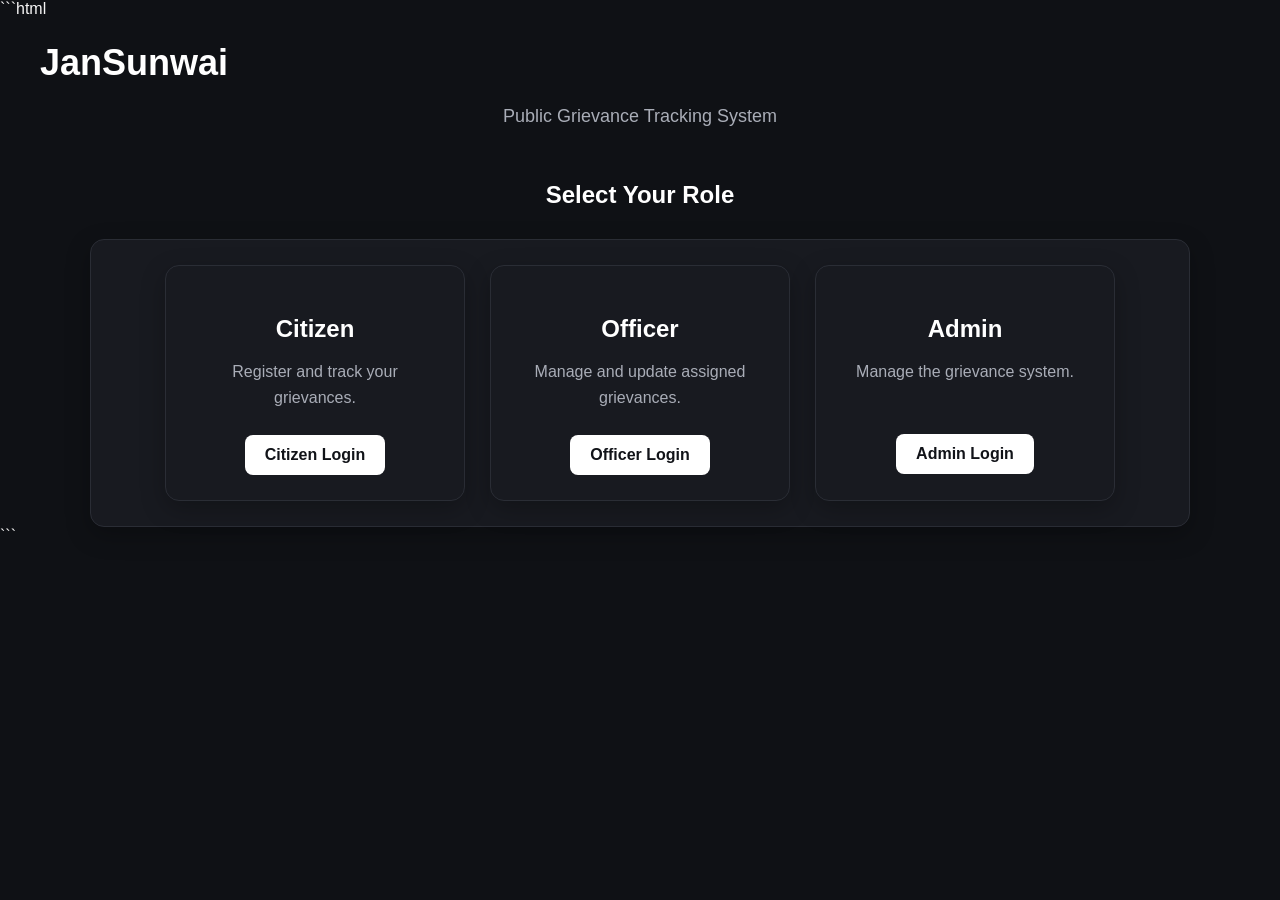
==== src/main/resources/static/index.html @ d838f4c6 "Update admin dashboard layout" ====
```html
<!DOCTYPE html>
<html lang="en">
<head>
    <meta charset="UTF-8">
    <meta name="viewport" content="width=device-width, initial-scale=1.0">

    <title>JanSunwai - Public Grievance Tracking System</title>

    <link rel="stylesheet" href="css/style.css">
</head>

<body>

    <h1>JanSunwai</h1>

    <p>Public Grievance Tracking System</p>

    <h2>Select Your Role</h2>

    <div class="role-container">

        <div class="role-card">
            <h3>Citizen</h3>
            <p>Register and track your grievances.</p>
            <a href="login.html?role=citizen">Citizen Login</a>
        </div>

        <div class="role-card">
            <h3>Officer</h3>
            <p>Manage and update assigned grievances.</p>
            <a href="login.html?role=officer">Officer Login</a>
        </div>

        <div class="role-card">
            <h3>Admin</h3>
            <p>Manage the grievance system.</p>
            <a href="login.html?role=admin">Admin Login</a>
        </div>

    </div>

</body>
</html>
```
---- src/main/resources/static/css/style.css ----
/* ================================
   JAN SUNWAI - GLOBAL STYLE
   Dark & White Theme
   ================================ */

* {
    box-sizing: border-box;
}

body {
    margin: 0;
    padding: 0;

    font-family: Arial, Helvetica, sans-serif;

    background: #0f1115;
    color: #f5f5f5;

    min-height: 100vh;
}


/* ================================
   HEADINGS
   ================================ */

h1 {
    font-size: 36px;
    margin-bottom: 10px;
    color: #ffffff;
}

h2 {
    font-size: 24px;
    margin-top: 35px;
    color: #ffffff;
}

h3 {
    color: #ffffff;
}


/* ================================
   PARAGRAPHS
   ================================ */

p {
    color: #a9adb7;
    line-height: 1.6;
}


/* ================================
   NAVIGATION
   ================================ */

nav {
    display: flex;
    align-items: center;
    gap: 10px;

    padding: 18px 30px;

    background: #17191f;
    border-bottom: 1px solid #2a2d35;
}

nav a {
    color: #cfd2d8;
    text-decoration: none;

    padding: 10px 16px;

    border-radius: 8px;

    transition: 0.2s;
}

nav a:hover {
    background: #ffffff;
    color: #111318;
}


/* ================================
   MAIN CONTENT
   ================================ */

body > h1,
body > h2,
body > p,
body > form,
body > table,
body > input,
body > select,
body > button {
    margin-left: 40px;
    margin-right: 40px;
}


/* ================================
   CARDS
   ================================ */

div {
    background: #181a20;

    border: 1px solid #2a2d35;

    border-radius: 14px;

    padding: 25px;

    margin: 20px;

    box-shadow: 0 8px 25px rgba(0, 0, 0, 0.25);

    transition: transform 0.2s, border-color 0.2s;
}

div:hover {
    transform: translateY(-3px);

    border-color: #555b66;
}


/* ================================
   LINKS
   ================================ */

a {
    color: #ffffff;
}

div a {
    display: inline-block;

    background: #ffffff;
    color: #111318;

    text-decoration: none;

    padding: 11px 20px;

    border-radius: 8px;

    font-weight: bold;

    transition: 0.2s;
}

div a:hover {
    background: #d9dce1;

    transform: translateY(-2px);
}


/* ================================
   BUTTONS
   ================================ */

button {
    background: #ffffff;
    color: #111318;

    border: none;

    padding: 11px 20px;

    border-radius: 8px;

    cursor: pointer;

    font-weight: bold;

    transition: 0.2s;
}

button:hover {
    background: #d9dce1;

    transform: translateY(-2px);
}


/* ================================
   INPUTS
   ================================ */

input,
select,
textarea {
    background: #15171c;

    color: #ffffff;

    border: 1px solid #353943;

    border-radius: 8px;

    padding: 12px 14px;

    margin: 6px 0;

    font-size: 15px;

    outline: none;
}

input:focus,
select:focus,
textarea:focus {
    border-color: #ffffff;

    box-shadow: 0 0 0 2px rgba(255, 255, 255, 0.08);
}


/* ================================
   FORMS
   ================================ */

form {
    background: #181a20;

    border: 1px solid #2a2d35;

    border-radius: 14px;

    padding: 30px;

    max-width: 600px;

    margin: 30px 40px;
}

label {
    display: block;

    margin-top: 15px;
    margin-bottom: 5px;

    color: #d9dce1;

    font-weight: bold;
}


/* ================================
   TABLES
   ================================ */

table {
    width: calc(100% - 80px);

    margin: 25px 40px;

    border-collapse: collapse;

    background: #181a20;

    border: 1px solid #2a2d35;

    border-radius: 10px;

    overflow: hidden;
}

th {
    background: #24272e;

    color: #ffffff;

    padding: 15px;

    text-align: left;
}

td {
    padding: 14px;

    border-top: 1px solid #2a2d35;

    color: #cfd2d8;
}

tr:hover td {
    background: #202329;
}


/* ================================
   STATUS BADGES
   ================================ */

.status {
    display: inline-block;

    padding: 5px 10px;

    border-radius: 20px;

    font-size: 13px;

    font-weight: bold;
}

.status-pending {
    background: #343434;
    color: #ffffff;
}

.status-progress {
    background: #555555;
    color: #ffffff;
}

.status-resolved {
    background: #777777;
    color: #ffffff;
}

.status-rejected {
    background: #2a2a2a;
    color: #aaaaaa;
}


/* ================================
   HERO / LANDING PAGE
   ================================ */

body > h1:first-child {
    text-align: center;

    margin-top: 70px;

    font-size: 48px;

    letter-spacing: -1px;
}

body > p:first-of-type {
    text-align: center;

    font-size: 18px;

    margin-bottom: 50px;
}


/* ================================
   ROLE CARDS
   ================================ */

body > div {
    max-width: 420px;

    margin: 20px auto;
}

body > div h3 {
    font-size: 22px;
}

body > div p {
    margin-bottom: 20px;
}


/* ================================
   DASHBOARD STAT CARDS
   ================================ */

.stat-card {
    display: inline-block;

    width: 220px;

    vertical-align: top;

    margin: 10px;

    text-align: center;
}

.stat-card h3 {
    font-size: 16px;

    color: #a9adb7;
}

.stat-card p {
    font-size: 32px;

    color: #ffffff;

    font-weight: bold;
}


/* ================================
   MOBILE RESPONSIVE
   ================================ */

@media (max-width: 700px) {

    body {
        padding-bottom: 30px;
    }

    nav {
        flex-direction: column;
        align-items: stretch;
    }

    nav a {
        text-align: center;
    }

    body > h1 {
        font-size: 32px;
    }

    body > h1,
    body > h2,
    body > p {
        margin-left: 20px;
        margin-right: 20px;
    }

    table {
        width: calc(100% - 40px);

        margin-left: 20px;
        margin-right: 20px;

        font-size: 13px;
    }

    th,
    td {
        padding: 9px;
    }

    form {
        margin: 20px;

        padding: 20px;
    }

    .stat-card {
        display: block;

        width: auto;

        margin: 15px 20px;
    }
}
/* Role selection section */

body > h2 {
    text-align: center;
    margin-top: 40px;
    margin-bottom: 30px;
}

.role-container {
    display: flex;
    justify-content: center;
    align-items: stretch;
    gap: 25px;

    max-width: 1100px;
    margin: 0 auto;
}

.role-card {
    width: 300px;
    margin: 0;
    text-align: center;
}

.role-card h3 {
    font-size: 24px;
    margin-bottom: 12px;
}

.role-card p {
    min-height: 50px;
    margin-bottom: 25px;
}

.role-card a {
    display: inline-block;
}

/* LOGIN PAGE */

.login-container {
    width: 500px;
    max-width: 90%;
    margin: 80px auto;
    padding: 40px;
    background: #181a20;
    border: 1px solid #2a2d35;
    border-radius: 16px;
    box-shadow: 0 10px 35px rgba(0, 0, 0, 0.35);
    text-align: center;
}

.login-container h1 {
    margin-top: 0;
    margin-bottom: 10px;
    font-size: 34px;
}

.login-container > p {
    margin-bottom: 30px;
}

.login-container form {
    width: 100%;
    max-width: none;
    margin: 0;
    padding: 0;
    background: transparent;
    border: none;
    box-shadow: none;
    text-align: left;
}

.login-container label {
    display: block;
    margin-top: 18px;
    margin-bottom: 7px;
}

.login-container input {
    width: 100%;
    height: 45px;
    padding: 10px 14px;
    margin: 0;
    box-sizing: border-box;
}

.login-container button {
    display: block;
    width: 100%;
    height: 45px;
    margin-top: 28px;
}

/* Back to Home */

.login-container .back-link {
    display: inline-block;
    margin-top: 25px;
    padding: 0;
    background: none;
    color: #a9adb7;
    text-decoration: none;
    font-weight: normal;
}

.login-container .back-link:hover {
    background: none;
    color: white;
    transform: none;
}
/* ACTION BUTTON */

.action-link {
    display: inline-block;
    background: #ffffff;
    color: #111318;
    text-decoration: none;
    padding: 12px 22px;
    margin: 10px 5px;
    border-radius: 8px;
    font-weight: bold;
    border: 1px solid #ffffff;
    transition: 0.2s;
}

.action-link:hover {
    background: #d9dce1;
    color: #111318;
    transform: translateY(-2px);
}


/* BACK TO DASHBOARD */

.back-dashboard {
    display: inline-block;
    background: #24272e;
    color: #ffffff;
    text-decoration: none;
    padding: 11px 20px;
    margin: 15px 5px;
    border: 1px solid #555b66;
    border-radius: 8px;
    font-weight: bold;
    transition: 0.2s;
}

.back-dashboard:hover {
    background: #ffffff;
    color: #111318;
    transform: translateY(-2px);
}


/* LOGOUT BUTTON */

.logout-button {
    display: inline-block;
    background: #24272e;
    color: #ffffff;
    text-decoration: none;
    padding: 11px 20px;
    margin: 10px 5px;
    border: 1px solid #555b66;
    border-radius: 8px;
    font-weight: bold;
    cursor: pointer;
    transition: 0.2s;
}

.logout-button:hover {
    background: #ffffff;
    color: #111318;
    transform: translateY(-2px);
}


.admin-stats {
    display: grid;
    grid-template-columns: repeat(3, 1fr);
    gap: 20px;
    margin-bottom: 30px;
}

.admin-stat-card {
    background: #181a20;
    border: 1px solid #2a2d35;
    border-radius: 14px;
    padding: 25px;
    margin: 0;
    text-align: center;
}

.admin-sections {
    display: grid;
    grid-template-columns: 1fr 1fr;
    gap: 20px;
}

.admin-section {
    background: #181a20;
    border: 1px solid #2a2d35;
    border-radius: 14px;
    padding: 25px;
    margin: 0;
}
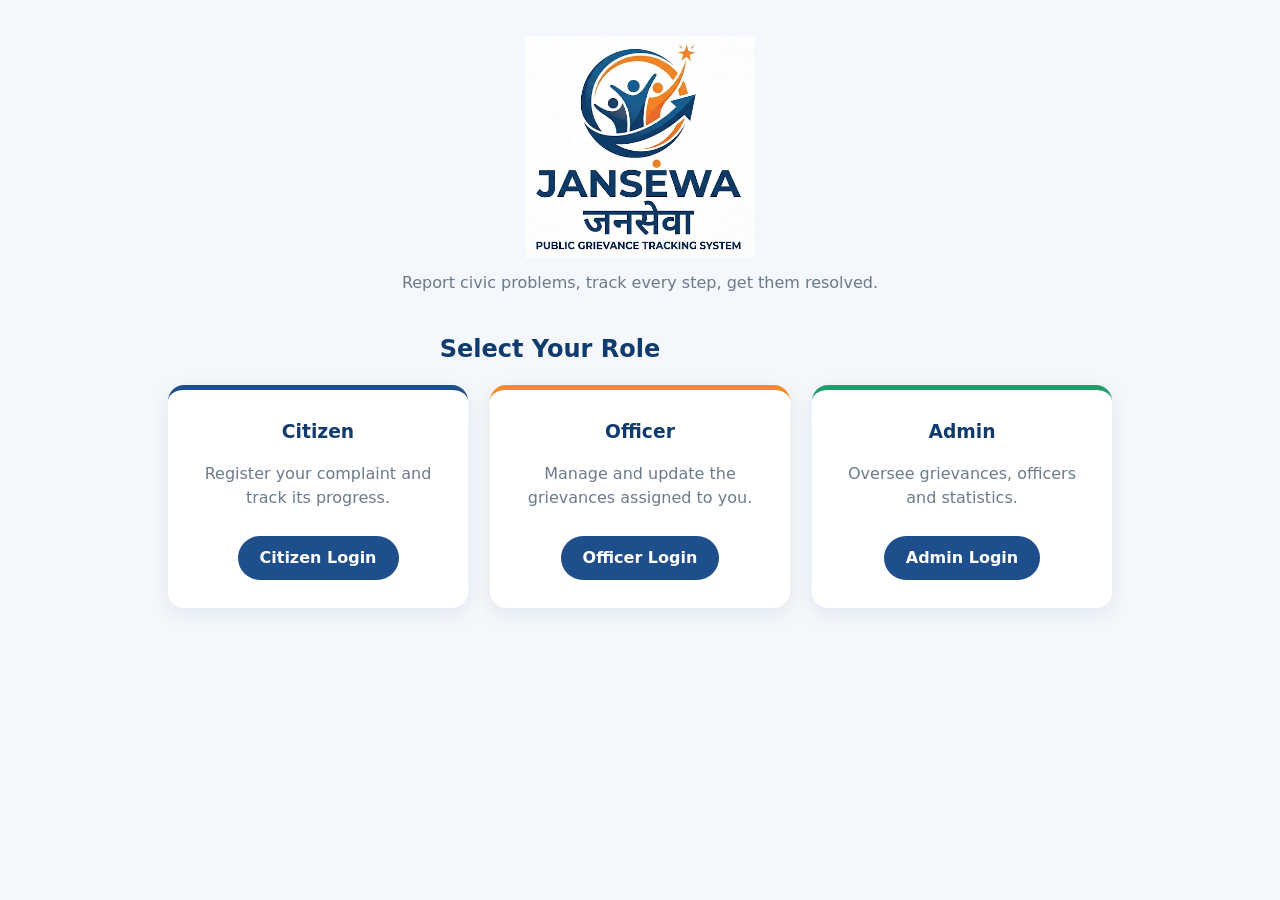
==== commit 1d824053: "Citizen Login with real credentials & improved frontend" ====
--- a/src/main/resources/static/index.html
+++ b/src/main/resources/static/index.html
@@ -1,40 +1,37 @@
-```html
 <!DOCTYPE html>
 <html lang="en">
 <head>
     <meta charset="UTF-8">
     <meta name="viewport" content="width=device-width, initial-scale=1.0">
-
-    <title>JanSunwai - Public Grievance Tracking System</title>
-
+    <title>JanSewa - Public Grievance Tracking System</title>
     <link rel="stylesheet" href="css/style.css">
 </head>
-
 <body>
 
-    <h1>JanSunwai</h1>
+    <section class="hero">
+        <img src="img/logo-full.png" alt="JanSewa - Public Grievance Tracking System">
+        <p>Report civic problems, track every step, get them resolved.</p>
+    </section>
 
-    <p>Public Grievance Tracking System</p>
-
-    <h2>Select Your Role</h2>
+    <h2 class="section-title">Select Your Role</h2>
 
     <div class="role-container">
 
         <div class="role-card">
             <h3>Citizen</h3>
-            <p>Register and track your grievances.</p>
+            <p>Register your complaint and track its progress.</p>
             <a href="login.html?role=citizen">Citizen Login</a>
         </div>
 
         <div class="role-card">
             <h3>Officer</h3>
-            <p>Manage and update assigned grievances.</p>
+            <p>Manage and update the grievances assigned to you.</p>
             <a href="login.html?role=officer">Officer Login</a>
         </div>
 
         <div class="role-card">
             <h3>Admin</h3>
-            <p>Manage the grievance system.</p>
+            <p>Oversee grievances, officers and statistics.</p>
             <a href="login.html?role=admin">Admin Login</a>
         </div>
 
@@ -42,4 +39,3 @@
 
 </body>
 </html>
-```
--- a/src/main/resources/static/css/style.css
+++ b/src/main/resources/static/css/style.css
@@ -1,671 +1,262 @@
-/* ================================
-   JAN SUNWAI - GLOBAL STYLE
-   Dark & White Theme
-   ================================ */
-
-* {
-    box-sizing: border-box;
-}
+:root {
+    --navy: #1f4e8c;
+    --navy-dark: #0f3b6e;
+    --orange: #f28c28;
+    --bg: #f4f7fb;
+    --card: #ffffff;
+    --text: #1d2b3a;
+    --muted: #6b7a8c;
+    --line: #e1e8f0;
+    --green: #1e9e6a;
+    --red: #d64545;
+    --shadow: 0 6px 20px rgba(15, 59, 110, .08);
+}
+
+* { box-sizing: border-box; }
 
 body {
     margin: 0;
-    padding: 0;
-
-    font-family: Arial, Helvetica, sans-serif;
-
-    background: #0f1115;
-    color: #f5f5f5;
-
-    min-height: 100vh;
-}
-
-
-/* ================================
-   HEADINGS
-   ================================ */
-
-h1 {
-    font-size: 36px;
-    margin-bottom: 10px;
-    color: #ffffff;
-}
-
-h2 {
-    font-size: 24px;
-    margin-top: 35px;
-    color: #ffffff;
-}
-
-h3 {
-    color: #ffffff;
-}
-
-
-/* ================================
-   PARAGRAPHS
-   ================================ */
-
-p {
-    color: #a9adb7;
-    line-height: 1.6;
-}
-
-
-/* ================================
-   NAVIGATION
-   ================================ */
-
-nav {
+    font-family: "Segoe UI", system-ui, -apple-system, Roboto, Arial, sans-serif;
+    background: var(--bg);
+    color: var(--text);
+    line-height: 1.5;
+}
+
+h1, h2, h3 { color: var(--navy-dark); margin: 0 0 .5rem; }
+a { color: var(--navy); }
+
+/* ---------- Top bar ---------- */
+.navbar {
     display: flex;
     align-items: center;
-    gap: 10px;
-
-    padding: 18px 30px;
-
-    background: #17191f;
-    border-bottom: 1px solid #2a2d35;
-}
-
-nav a {
-    color: #cfd2d8;
-    text-decoration: none;
-
-    padding: 10px 16px;
-
-    border-radius: 8px;
-
-    transition: 0.2s;
-}
-
-nav a:hover {
-    background: #ffffff;
-    color: #111318;
-}
-
-
-/* ================================
-   MAIN CONTENT
-   ================================ */
-
-body > h1,
-body > h2,
-body > p,
-body > form,
-body > table,
-body > input,
-body > select,
-body > button {
-    margin-left: 40px;
-    margin-right: 40px;
-}
-
-
-/* ================================
-   CARDS
-   ================================ */
-
-div {
-    background: #181a20;
-
-    border: 1px solid #2a2d35;
-
-    border-radius: 14px;
-
-    padding: 25px;
-
-    margin: 20px;
-
-    box-shadow: 0 8px 25px rgba(0, 0, 0, 0.25);
-
-    transition: transform 0.2s, border-color 0.2s;
-}
-
-div:hover {
-    transform: translateY(-3px);
-
-    border-color: #555b66;
-}
-
-
-/* ================================
-   LINKS
-   ================================ */
-
-a {
-    color: #ffffff;
-}
-
-div a {
-    display: inline-block;
-
-    background: #ffffff;
-    color: #111318;
-
-    text-decoration: none;
-
-    padding: 11px 20px;
-
-    border-radius: 8px;
-
-    font-weight: bold;
-
-    transition: 0.2s;
-}
-
-div a:hover {
-    background: #d9dce1;
-
-    transform: translateY(-2px);
-}
-
-
-/* ================================
-   BUTTONS
-   ================================ */
-
-button {
-    background: #ffffff;
-    color: #111318;
-
-    border: none;
-
-    padding: 11px 20px;
-
-    border-radius: 8px;
-
-    cursor: pointer;
-
-    font-weight: bold;
-
-    transition: 0.2s;
-}
-
-button:hover {
-    background: #d9dce1;
-
-    transform: translateY(-2px);
-}
-
-
-/* ================================
-   INPUTS
-   ================================ */
-
-input,
-select,
-textarea {
-    background: #15171c;
-
-    color: #ffffff;
-
-    border: 1px solid #353943;
-
-    border-radius: 8px;
-
-    padding: 12px 14px;
-
-    margin: 6px 0;
-
-    font-size: 15px;
-
-    outline: none;
-}
-
-input:focus,
-select:focus,
-textarea:focus {
-    border-color: #ffffff;
-
-    box-shadow: 0 0 0 2px rgba(255, 255, 255, 0.08);
-}
-
-
-/* ================================
-   FORMS
-   ================================ */
-
-form {
-    background: #181a20;
-
-    border: 1px solid #2a2d35;
-
-    border-radius: 14px;
-
-    padding: 30px;
-
-    max-width: 600px;
-
-    margin: 30px 40px;
-}
-
-label {
-    display: block;
-
-    margin-top: 15px;
-    margin-bottom: 5px;
-
-    color: #d9dce1;
-
-    font-weight: bold;
-}
-
-
-/* ================================
-   TABLES
-   ================================ */
-
-table {
-    width: calc(100% - 80px);
-
-    margin: 25px 40px;
-
-    border-collapse: collapse;
-
-    background: #181a20;
-
-    border: 1px solid #2a2d35;
-
-    border-radius: 10px;
-
-    overflow: hidden;
-}
-
-th {
-    background: #24272e;
-
-    color: #ffffff;
-
-    padding: 15px;
-
-    text-align: left;
-}
-
-td {
-    padding: 14px;
-
-    border-top: 1px solid #2a2d35;
-
-    color: #cfd2d8;
-}
-
-tr:hover td {
-    background: #202329;
-}
-
-
-/* ================================
-   STATUS BADGES
-   ================================ */
-
-.status {
-    display: inline-block;
-
-    padding: 5px 10px;
-
-    border-radius: 20px;
-
-    font-size: 13px;
-
-    font-weight: bold;
-}
-
-.status-pending {
-    background: #343434;
-    color: #ffffff;
-}
-
-.status-progress {
-    background: #555555;
-    color: #ffffff;
-}
-
-.status-resolved {
-    background: #777777;
-    color: #ffffff;
-}
-
-.status-rejected {
-    background: #2a2a2a;
-    color: #aaaaaa;
-}
-
-
-/* ================================
-   HERO / LANDING PAGE
-   ================================ */
-
-body > h1:first-child {
-    text-align: center;
-
-    margin-top: 70px;
-
-    font-size: 48px;
-
-    letter-spacing: -1px;
-}
-
-body > p:first-of-type {
-    text-align: center;
-
-    font-size: 18px;
-
-    margin-bottom: 50px;
-}
-
-
-/* ================================
-   ROLE CARDS
-   ================================ */
-
-body > div {
-    max-width: 420px;
-
-    margin: 20px auto;
-}
-
-body > div h3 {
-    font-size: 22px;
-}
-
-body > div p {
-    margin-bottom: 20px;
-}
-
-
-/* ================================
-   DASHBOARD STAT CARDS
-   ================================ */
-
-.stat-card {
-    display: inline-block;
-
-    width: 220px;
-
-    vertical-align: top;
-
-    margin: 10px;
-
-    text-align: center;
-}
-
-.stat-card h3 {
-    font-size: 16px;
-
-    color: #a9adb7;
-}
-
-.stat-card p {
-    font-size: 32px;
-
-    color: #ffffff;
-
-    font-weight: bold;
-}
-
-
-/* ================================
-   MOBILE RESPONSIVE
-   ================================ */
-
-@media (max-width: 700px) {
-
-    body {
-        padding-bottom: 30px;
-    }
-
-    nav {
-        flex-direction: column;
-        align-items: stretch;
-    }
-
-    nav a {
-        text-align: center;
-    }
-
-    body > h1 {
-        font-size: 32px;
-    }
-
-    body > h1,
-    body > h2,
-    body > p {
-        margin-left: 20px;
-        margin-right: 20px;
-    }
-
-    table {
-        width: calc(100% - 40px);
-
-        margin-left: 20px;
-        margin-right: 20px;
-
-        font-size: 13px;
-    }
-
-    th,
-    td {
-        padding: 9px;
-    }
-
-    form {
-        margin: 20px;
-
-        padding: 20px;
-    }
-
-    .stat-card {
-        display: block;
-
-        width: auto;
-
-        margin: 15px 20px;
-    }
-}
-/* Role selection section */
-
-body > h2 {
-    text-align: center;
-    margin-top: 40px;
-    margin-bottom: 30px;
-}
+    gap: 12px;
+    padding: 10px 28px;
+    background: var(--card);
+    border-bottom: 3px solid var(--orange);
+    box-shadow: var(--shadow);
+    position: sticky;
+    top: 0;
+    z-index: 10;
+}
+.navbar h2 { margin: 0; font-size: 1.35rem; letter-spacing: .5px; }
+.nav-logo { height: 42px; width: auto; }
+
+/* ---------- Landing page ---------- */
+.hero { text-align: center; padding: 36px 16px 8px; }
+.hero img { width: 230px; max-width: 70%; }
+.hero p { color: var(--muted); margin: 6px 0 0; }
+.section-title { text-align: center; margin: 28px 0 18px; }
 
 .role-container {
     display: flex;
+    flex-wrap: wrap;
     justify-content: center;
-    align-items: stretch;
-    gap: 25px;
-
-    max-width: 1100px;
+    gap: 22px;
+    padding: 0 20px 50px;
+    max-width: 1000px;
     margin: 0 auto;
 }
-
 .role-card {
-    width: 300px;
-    margin: 0;
+    flex: 1 1 250px;
+    max-width: 300px;
+    background: var(--card);
+    border-radius: 16px;
+    padding: 28px 22px;
     text-align: center;
-}
-
-.role-card h3 {
-    font-size: 24px;
-    margin-bottom: 12px;
-}
-
-.role-card p {
-    min-height: 50px;
-    margin-bottom: 25px;
-}
-
+    box-shadow: var(--shadow);
+    border-top: 5px solid var(--navy);
+    transition: transform .2s, box-shadow .2s;
+}
+.role-card:nth-child(2) { border-top-color: var(--orange); }
+.role-card:nth-child(3) { border-top-color: var(--green); }
+.role-card:hover { transform: translateY(-5px); box-shadow: 0 14px 30px rgba(15, 59, 110, .15); }
+.role-card p { color: var(--muted); min-height: 48px; }
 .role-card a {
     display: inline-block;
-}
-
-/* LOGIN PAGE */
-
+    margin-top: 10px;
+    padding: 10px 22px;
+    border-radius: 999px;
+    background: var(--navy);
+    color: #fff;
+    text-decoration: none;
+    font-weight: 600;
+}
+.role-card a:hover { background: var(--navy-dark); }
+
+/* ---------- Login ---------- */
 .login-container {
-    width: 500px;
-    max-width: 90%;
-    margin: 80px auto;
-    padding: 40px;
-    background: #181a20;
-    border: 1px solid #2a2d35;
+    max-width: 400px;
+    margin: 50px auto;
+    padding: 32px 30px;
+    background: var(--card);
     border-radius: 16px;
-    box-shadow: 0 10px 35px rgba(0, 0, 0, 0.35);
+    box-shadow: var(--shadow);
     text-align: center;
 }
-
-.login-container h1 {
-    margin-top: 0;
-    margin-bottom: 10px;
-    font-size: 34px;
-}
-
-.login-container > p {
-    margin-bottom: 30px;
-}
-
-.login-container form {
+.login-container img { width: 150px; margin-bottom: 4px; }
+.login-container form { text-align: left; }
+.login-container p { color: var(--muted); }
+#loginMessage { text-align: center; font-weight: 600; min-height: 1.4em; }
+.back-link { display: inline-block; margin-top: 14px; text-decoration: none; font-weight: 600; }
+
+/* ---------- Forms ---------- */
+label { display: block; margin: 14px 0 6px; font-weight: 600; font-size: .92rem; }
+input, select, textarea {
     width: 100%;
-    max-width: none;
+    padding: 11px 13px;
+    border: 1.5px solid var(--line);
+    border-radius: 10px;
+    font: inherit;
+    background: #fff;
+    color: var(--text);
+}
+input:focus, select:focus, textarea:focus {
+    outline: none;
+    border-color: var(--navy);
+    box-shadow: 0 0 0 3px rgba(31, 78, 140, .15);
+}
+button, .action-link {
+    display: inline-block;
+    padding: 11px 22px;
+    border: 0;
+    border-radius: 10px;
+    background: var(--orange);
+    color: #fff;
+    font: inherit;
+    font-weight: 700;
+    cursor: pointer;
+    text-decoration: none;
+}
+button:hover, .action-link:hover { filter: brightness(.93); }
+form button { width: 100%; margin-top: 20px; }
+
+/* ---------- Dashboards ---------- */
+.dashboard, main { max-width: 1100px; margin: 0 auto; padding: 26px 20px 90px; }
+.dashboard > h1 { margin-bottom: 18px; }
+
+.stats, .admin-stats {
+    display: grid;
+    grid-template-columns: repeat(auto-fit, minmax(150px, 1fr));
+    gap: 16px;
+    margin: 0 0 26px;
+}
+.stat-card, .admin-stat-card {
+    background: var(--card);
+    border-radius: 14px;
+    padding: 18px;
+    box-shadow: var(--shadow);
+    border-left: 5px solid var(--navy);
+}
+.stat-card:nth-child(2), .admin-stat-card:nth-child(2) { border-left-color: var(--orange); }
+.stat-card:nth-child(3), .admin-stat-card:nth-child(3) { border-left-color: #3b82c4; }
+.stat-card:nth-child(4), .admin-stat-card:nth-child(4) { border-left-color: var(--green); }
+.stat-card:nth-child(5), .admin-stat-card:nth-child(5) { border-left-color: var(--red); }
+.stat-card h3, .admin-stat-card h3 {
     margin: 0;
-    padding: 0;
-    background: transparent;
-    border: none;
-    box-shadow: none;
-    text-align: left;
-}
-
-.login-container label {
-    display: block;
-    margin-top: 18px;
-    margin-bottom: 7px;
-}
-
-.login-container input {
-    width: 100%;
-    height: 45px;
-    padding: 10px 14px;
-    margin: 0;
-    box-sizing: border-box;
-}
-
-.login-container button {
-    display: block;
-    width: 100%;
-    height: 45px;
-    margin-top: 28px;
-}
-
-/* Back to Home */
-
-.login-container .back-link {
-    display: inline-block;
-    margin-top: 25px;
-    padding: 0;
-    background: none;
-    color: #a9adb7;
-    text-decoration: none;
-    font-weight: normal;
-}
-
-.login-container .back-link:hover {
-    background: none;
-    color: white;
-    transform: none;
-}
-/* ACTION BUTTON */
-
-.action-link {
-    display: inline-block;
-    background: #ffffff;
-    color: #111318;
-    text-decoration: none;
-    padding: 12px 22px;
-    margin: 10px 5px;
-    border-radius: 8px;
-    font-weight: bold;
-    border: 1px solid #ffffff;
-    transition: 0.2s;
-}
-
-.action-link:hover {
-    background: #d9dce1;
-    color: #111318;
-    transform: translateY(-2px);
-}
-
-
-/* BACK TO DASHBOARD */
-
-.back-dashboard {
-    display: inline-block;
-    background: #24272e;
-    color: #ffffff;
-    text-decoration: none;
-    padding: 11px 20px;
-    margin: 15px 5px;
-    border: 1px solid #555b66;
-    border-radius: 8px;
-    font-weight: bold;
-    transition: 0.2s;
-}
-
-.back-dashboard:hover {
-    background: #ffffff;
-    color: #111318;
-    transform: translateY(-2px);
-}
-
-
-/* LOGOUT BUTTON */
-
+    font-size: .8rem;
+    color: var(--muted);
+    text-transform: uppercase;
+    letter-spacing: .6px;
+}
+.stat-card p, .admin-stat-card p { margin: 4px 0 0; font-size: 2rem; font-weight: 700; color: var(--navy-dark); }
+
+.admin-section, .admin-sections {
+    background: var(--card);
+    border-radius: 14px;
+    padding: 20px;
+    box-shadow: var(--shadow);
+    margin-bottom: 22px;
+}
+
+.filters { display: flex; flex-wrap: wrap; gap: 12px; margin: 10px 0 18px; }
+.filters select, .filters input { flex: 1 1 180px; width: auto; }
+
+#grievanceList, .grievance-list {
+    background: var(--card);
+    border-radius: 14px;
+    padding: 18px;
+    box-shadow: var(--shadow);
+    color: var(--muted);
+}
+
+table { width: 100%; border-collapse: collapse; background: var(--card); border-radius: 12px; overflow: hidden; }
+th { background: var(--navy); color: #fff; text-align: left; padding: 12px; font-size: .85rem; }
+td { padding: 12px; border-bottom: 1px solid var(--line); }
+tr:hover td { background: #f8fbff; }
+td button { padding: 6px 14px; font-size: .85rem; background: var(--navy); }
+
+/* ---------- Status badges ---------- */
+.status { display: inline-block; padding: 3px 12px; border-radius: 999px; font-size: .78rem; font-weight: 700; }
+.status-pending { background: #fff1de; color: #b86400; }
+.status-progress { background: #e1efff; color: #1d5fa8; }
+.status-resolved { background: #dff6ea; color: #167a52; }
+.status-rejected { background: #fde6e6; color: #b32d2d; }
+
+/* ---------- Misc ---------- */
+.back-dashboard { display: inline-block; margin-bottom: 14px; font-weight: 600; text-decoration: none; }
 .logout-button {
-    display: inline-block;
-    background: #24272e;
-    color: #ffffff;
-    text-decoration: none;
-    padding: 11px 20px;
-    margin: 10px 5px;
-    border: 1px solid #555b66;
-    border-radius: 8px;
-    font-weight: bold;
-    cursor: pointer;
-    transition: 0.2s;
-}
-
-.logout-button:hover {
-    background: #ffffff;
-    color: #111318;
-    transform: translateY(-2px);
-}
-
-
-.admin-stats {
-    display: grid;
-    grid-template-columns: repeat(3, 1fr);
-    gap: 20px;
-    margin-bottom: 30px;
-}
-
-.admin-stat-card {
-    background: #181a20;
-    border: 1px solid #2a2d35;
-    border-radius: 14px;
-    padding: 25px;
-    margin: 0;
-    text-align: center;
-}
-
-.admin-sections {
-    display: grid;
-    grid-template-columns: 1fr 1fr;
-    gap: 20px;
-}
-
-.admin-section {
-    background: #181a20;
-    border: 1px solid #2a2d35;
-    border-radius: 14px;
-    padding: 25px;
-    margin: 0;
-}
-
+    position: fixed;
+    right: 22px;
+    bottom: 22px;
+    padding: 11px 22px;
+    border-radius: 999px;
+    background: var(--navy-dark);
+    color: #fff;
+    font-weight: 600;
+    text-decoration: none;
+    box-shadow: var(--shadow);
+}
+.logout-button:hover { background: var(--red); }
+
+@media (max-width: 600px) {
+    .navbar { padding: 10px 16px; }
+    .login-container { margin: 20px 14px; }
+}
+
+/* ---------- Admin pages (no <main> wrapper) ---------- */
+body > h1, body > h2, body > nav, body > div, body > table, body > section, body > p, body > form {
+    width: min(1100px, 92%);
+    margin-left: auto;
+    margin-right: auto;
+}
+body > h1 { margin-top: 26px; }
+nav { display: flex; flex-wrap: wrap; gap: 10px; margin: 14px auto 22px; }
+nav a {
+    padding: 8px 18px;
+    border-radius: 999px;
+    background: var(--card);
+    border: 1.5px solid var(--line);
+    text-decoration: none;
+    font-weight: 600;
+}
+nav a:hover { background: var(--navy); border-color: var(--navy); color: #fff; }
+
+/* ---------- Auth additions ---------- */
+[hidden] { display: none !important; }
+.nav-user { margin-left: auto; color: var(--muted); font-weight: 600; font-size: .92rem; }
+#switchRow { margin: 12px 0 0; }
+#switchRow a { font-weight: 600; text-decoration: none; }
+
+/* ---------- Citizen pages ---------- */
+.list-heading { margin-top: 28px; }
+.table-wrap { overflow-x: auto; }
+.form-card { max-width: 620px; margin: 0 auto; background: var(--card); border-radius: 16px; padding: 28px; box-shadow: var(--shadow); }
+.form-card.wide { max-width: 800px; }
+.muted { color: var(--muted); }
+.msg-ok { color: var(--green); font-weight: 600; }
+.msg-err { color: var(--red); font-weight: 600; }
+#message { margin: 14px 0 0; }
+
+.meta-grid { display: grid; grid-template-columns: repeat(auto-fit, minmax(170px, 1fr)); gap: 14px; margin: 18px 0; }
+.meta-grid small { display: block; color: var(--muted); font-size: .78rem; text-transform: uppercase; letter-spacing: .5px; }
+.description { background: var(--bg); border-radius: 10px; padding: 14px; white-space: pre-wrap; }
+
+.timeline { list-style: none; margin: 14px 0 0; padding: 0 0 0 22px; border-left: 3px solid var(--line); }
+.timeline li { position: relative; margin-bottom: 18px; padding-left: 14px; }
+.timeline li::before {
+    content: ""; position: absolute; left: -31px; top: 4px;
+    width: 13px; height: 13px; border-radius: 50%;
+    background: var(--orange); border: 3px solid var(--card);
+}
+.timeline p { margin: 6px 0 2px; }
+.timeline small { color: var(--muted); }
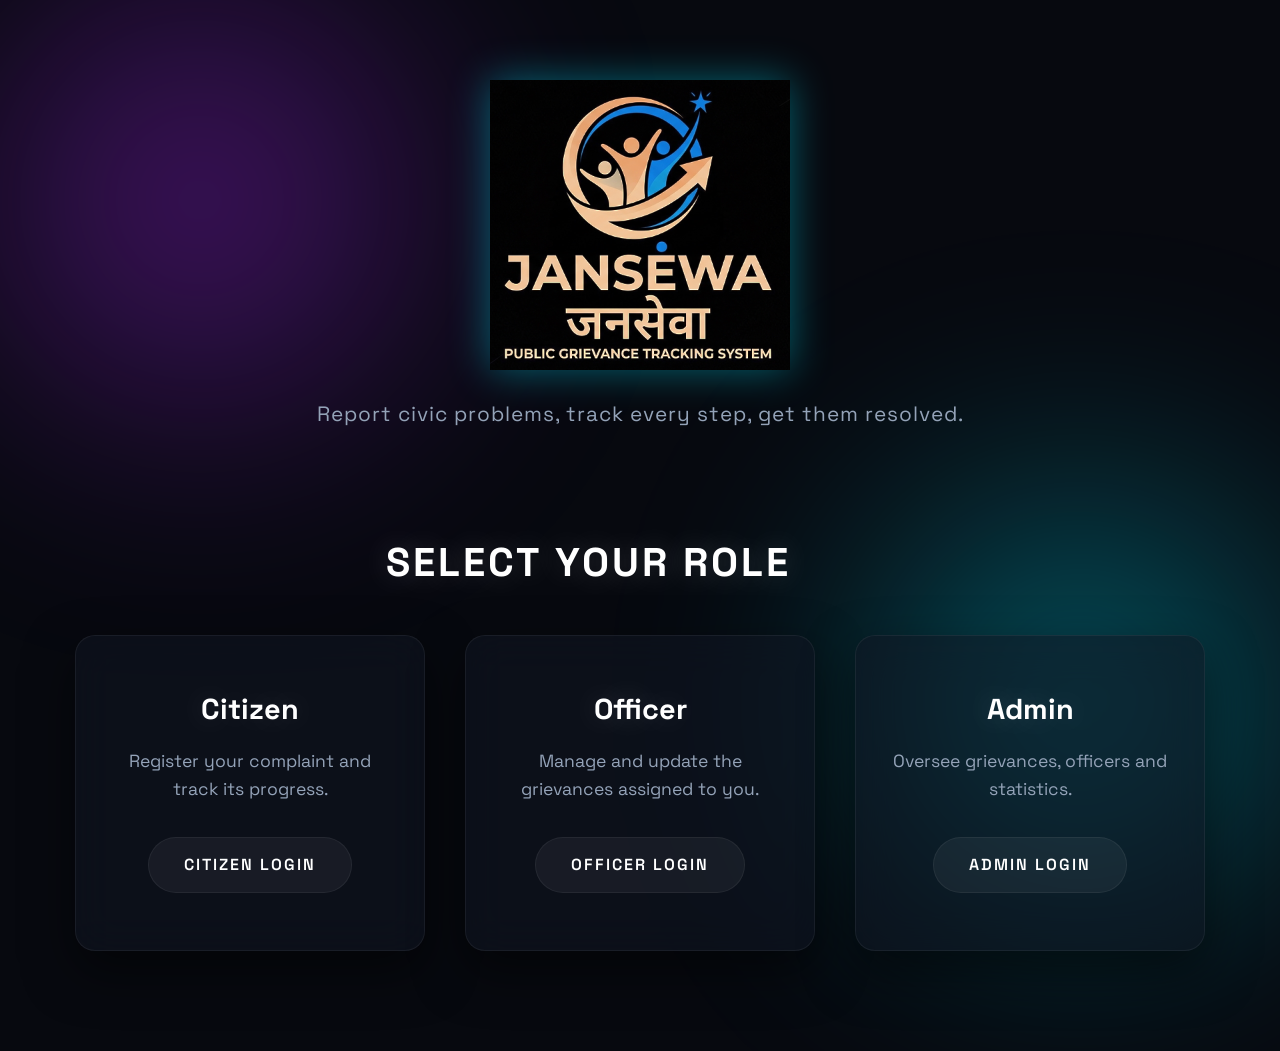
==== commit 6f351a43: "Introduce mind-blowing Midnight Aurora Cyber-Glass frontend" ====
--- a/src/main/resources/static/index.html
+++ b/src/main/resources/static/index.html
@@ -4,7 +4,7 @@
     <meta charset="UTF-8">
     <meta name="viewport" content="width=device-width, initial-scale=1.0">
     <title>JanSewa - Public Grievance Tracking System</title>
-    <link rel="stylesheet" href="css/style.css">
+    <link rel="stylesheet" href="css/style-cyber.css">
 </head>
 <body>
 
--- a/src/main/resources/static/css/style-cyber.css
+++ b/src/main/resources/static/css/style-cyber.css
@@ -0,0 +1,560 @@
+@import url('https://fonts.googleapis.com/css2?family=Space+Grotesk:wght@300;400;500;600;700&display=swap');
+
+:root {
+    --bg-dark: #07090f;
+    --panel-glass: rgba(18, 22, 36, 0.55);
+    --border-glass: rgba(255, 255, 255, 0.06);
+    
+    --text-main: #f8fafc;
+    --text-muted: #94a3b8;
+    
+    --neon-blue: #00e5ff;
+    --neon-purple: #b026ff;
+    --neon-pink: #ff107a;
+    
+    --success: #10b981;
+    --warning: #f59e0b;
+    --danger: #ef4444;
+    
+    --radius: 20px;
+}
+
+* { 
+    box-sizing: border-box; 
+    margin: 0;
+    padding: 0;
+}
+
+body {
+    font-family: 'Space Grotesk', sans-serif;
+    color: var(--text-main);
+    line-height: 1.6;
+    min-height: 100vh;
+    background-color: var(--bg-dark);
+    position: relative;
+    overflow-x: hidden;
+}
+
+/* 🌌 Mind-Blowing Animated Aurora Background */
+body::before, body::after {
+    content: '';
+    position: fixed;
+    width: 600px;
+    height: 600px;
+    border-radius: 50%;
+    filter: blur(120px);
+    z-index: -1;
+    animation: drift 20s infinite alternate cubic-bezier(0.4, 0, 0.2, 1);
+    opacity: 0.5;
+}
+
+body::before {
+    background: radial-gradient(circle, var(--neon-purple), transparent 70%);
+    top: -100px;
+    left: -100px;
+}
+
+body::after {
+    background: radial-gradient(circle, var(--neon-blue), transparent 70%);
+    bottom: -100px;
+    right: -100px;
+    animation-delay: -10s;
+}
+
+@keyframes drift {
+    0% { transform: translate(0, 0) scale(1); }
+    100% { transform: translate(30vw, 20vh) scale(1.5); }
+}
+
+h1, h2, h3, h4 { 
+    color: #ffffff; 
+    font-weight: 700;
+    margin-bottom: 0.75rem;
+    text-shadow: 0 0 30px rgba(255,255,255,0.2);
+}
+
+a { 
+    color: var(--neon-blue); 
+    text-decoration: none;
+    transition: all 0.3s ease;
+}
+a:hover { 
+    color: var(--neon-pink); 
+    text-shadow: 0 0 10px var(--neon-pink);
+}
+
+/* ---------- Top bar ---------- */
+.navbar {
+    display: flex;
+    align-items: center;
+    gap: 20px;
+    padding: 16px 40px;
+    position: sticky;
+    top: 0;
+    z-index: 100;
+    
+    background: rgba(7, 9, 15, 0.7);
+    backdrop-filter: blur(24px);
+    -webkit-backdrop-filter: blur(24px);
+    border-bottom: 1px solid var(--border-glass);
+    box-shadow: 0 10px 40px rgba(0,0,0,0.5);
+}
+.navbar h2 { 
+    margin: 0; 
+    font-size: 1.6rem; 
+    letter-spacing: 2px;
+    text-transform: uppercase;
+    background: linear-gradient(to right, var(--neon-blue), var(--neon-purple));
+    -webkit-background-clip: text;
+    -webkit-text-fill-color: transparent;
+    animation: pulseGlow 4s infinite alternate;
+}
+
+@keyframes pulseGlow {
+    from { filter: drop-shadow(0 0 5px rgba(0, 229, 255, 0.5)); }
+    to { filter: drop-shadow(0 0 15px rgba(176, 38, 255, 0.8)); }
+}
+
+.nav-logo { height: 42px; width: auto; filter: invert(1) drop-shadow(0 0 8px rgba(255,255,255,0.4)); }
+
+/* ---------- Landing page ---------- */
+.hero { text-align: center; padding: 80px 20px 40px; }
+.hero img { width: 300px; max-width: 80%; filter: invert(1) drop-shadow(0 0 20px rgba(0,229,255,0.4)); animation: levitate 5s ease-in-out infinite; }
+.hero p { color: var(--text-muted); font-size: 1.3rem; margin-top: 20px; letter-spacing: 1px; }
+.section-title { text-align: center; margin: 60px 0 40px; font-size: 2.5rem; text-transform: uppercase; letter-spacing: 3px; }
+
+@keyframes levitate {
+    0%, 100% { transform: translateY(0); }
+    50% { transform: translateY(-20px); filter: invert(1) drop-shadow(0 0 40px rgba(176,38,255,0.6)); }
+}
+
+.role-container {
+    display: flex;
+    flex-wrap: wrap;
+    justify-content: center;
+    gap: 40px;
+    padding: 0 20px 100px;
+    max-width: 1200px;
+    margin: 0 auto;
+}
+.role-card {
+    flex: 1 1 300px;
+    max-width: 350px;
+    background: var(--panel-glass);
+    backdrop-filter: blur(20px);
+    border: 1px solid var(--border-glass);
+    border-radius: var(--radius);
+    padding: 50px 30px;
+    text-align: center;
+    box-shadow: 0 20px 50px rgba(0,0,0,0.5);
+    transition: all 0.5s cubic-bezier(0.23, 1, 0.32, 1);
+    position: relative;
+    overflow: hidden;
+}
+
+/* Glowing Border Effect on Hover */
+.role-card::after {
+    content: '';
+    position: absolute;
+    top: -2px; left: -2px; right: -2px; bottom: -2px;
+    background: linear-gradient(45deg, var(--neon-blue), var(--neon-purple), var(--neon-pink));
+    z-index: -1;
+    border-radius: var(--radius);
+    opacity: 0;
+    transition: opacity 0.5s ease;
+}
+
+.role-card:hover { 
+    transform: translateY(-15px) scale(1.03); 
+    box-shadow: 0 30px 60px rgba(0,0,0,0.8); 
+    border-color: transparent;
+}
+.role-card:hover::after {
+    opacity: 1;
+    animation: spinGlow 3s linear infinite;
+}
+
+@keyframes spinGlow {
+    100% { filter: hue-rotate(360deg); }
+}
+
+.role-card h3 { font-size: 1.8rem; margin-bottom: 15px; }
+.role-card p { color: var(--text-muted); min-height: 60px; margin-bottom: 30px; font-size: 1.1rem; }
+.role-card a {
+    display: inline-block;
+    padding: 14px 35px;
+    border-radius: 50px;
+    background: rgba(255, 255, 255, 0.05);
+    border: 1px solid var(--border-glass);
+    color: #fff;
+    font-weight: 600;
+    text-transform: uppercase;
+    letter-spacing: 2px;
+    position: relative;
+    overflow: hidden;
+}
+.role-card a:hover { 
+    background: var(--neon-blue);
+    color: #000;
+    box-shadow: 0 0 20px var(--neon-blue), 0 0 40px var(--neon-blue);
+    border-color: var(--neon-blue);
+}
+
+/* ---------- Login ---------- */
+.login-container {
+    max-width: 450px;
+    margin: 10vh auto;
+    padding: 50px;
+    background: var(--panel-glass);
+    backdrop-filter: blur(30px);
+    border: 1px solid var(--border-glass);
+    border-radius: var(--radius);
+    box-shadow: 0 20px 60px rgba(0,0,0,0.6), inset 0 0 20px rgba(255,255,255,0.02);
+    text-align: center;
+    animation: dropIn 0.8s cubic-bezier(0.23, 1, 0.32, 1);
+}
+
+@keyframes dropIn {
+    from { opacity: 0; transform: translateY(-50px) scale(0.9); }
+    to { opacity: 1; transform: translateY(0) scale(1); }
+}
+
+.login-container img { width: 140px; margin-bottom: 20px; filter: invert(1); }
+.login-container form { text-align: left; margin-top: 30px; }
+.login-container p { color: var(--text-muted); }
+#loginMessage { text-align: center; font-weight: 600; min-height: 1.4em; color: var(--neon-pink); text-shadow: 0 0 10px var(--neon-pink); }
+.back-link { display: inline-block; margin-top: 30px; font-weight: 600; text-transform: uppercase; letter-spacing: 1px; }
+
+/* ---------- Forms ---------- */
+label { display: block; margin: 20px 0 10px; font-weight: 500; font-size: 1rem; color: var(--text-muted); text-transform: uppercase; letter-spacing: 1px; }
+input, select, textarea {
+    width: 100%;
+    padding: 16px 20px;
+    border: 1px solid var(--border-glass);
+    border-radius: 12px;
+    font-family: inherit;
+    font-size: 1.1rem;
+    background: rgba(0, 0, 0, 0.3);
+    color: #fff;
+    transition: all 0.3s ease;
+}
+input:focus, select:focus, textarea:focus {
+    outline: none;
+    background: rgba(0, 0, 0, 0.6);
+    border-color: var(--neon-purple);
+    box-shadow: 0 0 20px rgba(176, 38, 255, 0.3);
+}
+button, .action-link {
+    display: inline-flex;
+    align-items: center;
+    justify-content: center;
+    padding: 16px 32px;
+    border: none;
+    border-radius: 12px;
+    background: linear-gradient(90deg, var(--neon-purple), var(--neon-pink));
+    color: #fff;
+    font-family: inherit;
+    font-size: 1.1rem;
+    font-weight: 700;
+    text-transform: uppercase;
+    letter-spacing: 2px;
+    cursor: pointer;
+    box-shadow: 0 10px 20px rgba(176, 38, 255, 0.3);
+    transition: all 0.3s cubic-bezier(0.23, 1, 0.32, 1);
+    position: relative;
+    z-index: 1;
+    overflow: hidden;
+}
+button::before, .action-link::before {
+    content: '';
+    position: absolute;
+    top: 0; left: 0; width: 100%; height: 100%;
+    background: linear-gradient(90deg, var(--neon-blue), var(--neon-purple));
+    z-index: -1;
+    transition: opacity 0.5s;
+    opacity: 0;
+}
+button:hover, .action-link:hover { 
+    transform: translateY(-3px);
+    box-shadow: 0 15px 30px rgba(0, 229, 255, 0.5);
+}
+button:hover::before, .action-link:hover::before { opacity: 1; }
+form button { width: 100%; margin-top: 35px; }
+
+/* ---------- Dashboards ---------- */
+.dashboard, main { 
+    max-width: 1400px; 
+    margin: 0 auto; 
+    padding: 50px 30px 120px; 
+}
+.dashboard > h1, body > h1, body > h2 { 
+    font-size: 2.8rem; 
+    letter-spacing: 2px;
+    text-transform: uppercase;
+    margin-bottom: 40px;
+}
+
+.stats, .admin-stats {
+    display: grid;
+    grid-template-columns: repeat(auto-fit, minmax(220px, 1fr));
+    gap: 30px;
+    margin: 0 0 50px;
+}
+.stat-card, .admin-stat-card {
+    background: var(--panel-glass);
+    backdrop-filter: blur(20px);
+    border: 1px solid var(--border-glass);
+    border-radius: var(--radius);
+    padding: 30px;
+    box-shadow: 0 15px 35px rgba(0,0,0,0.4);
+    position: relative;
+    overflow: hidden;
+    transition: all 0.4s;
+}
+.stat-card:hover, .admin-stat-card:hover {
+    transform: translateY(-8px) scale(1.02);
+    border-color: rgba(255,255,255,0.2);
+}
+.stat-card::after, .admin-stat-card::after {
+    content: '';
+    position: absolute;
+    top: -50%; left: -50%; width: 200%; height: 200%;
+    background: radial-gradient(circle, rgba(255,255,255,0.05), transparent 50%);
+    opacity: 0;
+    transition: opacity 0.5s;
+    pointer-events: none;
+}
+.stat-card:hover::after, .admin-stat-card:hover::after { opacity: 1; }
+
+.stat-card h3, .admin-stat-card h3 {
+    margin: 0;
+    font-size: 0.95rem;
+    color: var(--text-muted);
+    text-transform: uppercase;
+    letter-spacing: 2px;
+}
+.stat-card p, .admin-stat-card p { 
+    margin: 15px 0 0; 
+    font-size: 3.5rem; 
+    font-weight: 700; 
+    background: linear-gradient(to bottom, #fff, #94a3b8);
+    -webkit-background-clip: text;
+    -webkit-text-fill-color: transparent;
+}
+
+.admin-section, .admin-sections {
+    background: var(--panel-glass);
+    backdrop-filter: blur(20px);
+    border: 1px solid var(--border-glass);
+    border-radius: var(--radius);
+    padding: 40px;
+    box-shadow: 0 20px 50px rgba(0,0,0,0.5);
+    margin-bottom: 40px;
+}
+
+.filters { 
+    display: flex; 
+    flex-wrap: wrap; 
+    gap: 20px; 
+    margin: 20px 0 30px; 
+    background: rgba(0,0,0,0.3);
+    padding: 20px;
+    border-radius: 16px;
+    border: 1px solid var(--border-glass);
+}
+.filters select, .filters input { flex: 1 1 250px; background: rgba(255,255,255,0.05); }
+
+#grievanceList, .grievance-list {
+    background: var(--panel-glass);
+    border-radius: var(--radius);
+    padding: 30px;
+    backdrop-filter: blur(20px);
+    border: 1px solid var(--border-glass);
+}
+
+table { 
+    width: 100%; 
+    border-collapse: separate; 
+    border-spacing: 0 10px;
+}
+th { 
+    background: transparent; 
+    color: var(--text-muted); 
+    text-align: left; 
+    padding: 0 20px 15px; 
+    font-size: 0.85rem;
+    letter-spacing: 2px;
+    text-transform: uppercase;
+    border-bottom: 1px solid var(--border-glass);
+}
+td { 
+    padding: 20px; 
+    background: rgba(255,255,255,0.02);
+    font-size: 1rem;
+    transition: all 0.3s;
+}
+tr td:first-child { border-radius: 12px 0 0 12px; }
+tr td:last-child { border-radius: 0 12px 12px 0; }
+tr:hover td { 
+    background: rgba(255,255,255,0.08); 
+    box-shadow: 0 0 15px rgba(255,255,255,0.05);
+}
+td button { padding: 10px 20px; font-size: 0.9rem; border-radius: 8px; letter-spacing: 1px; }
+
+/* ---------- Cyber Status Badges ---------- */
+.status { 
+    display: inline-flex; 
+    align-items: center;
+    padding: 8px 16px; 
+    border-radius: 8px; 
+    font-size: 0.8rem; 
+    font-weight: 700;
+    letter-spacing: 1.5px;
+    text-transform: uppercase;
+    background: rgba(0,0,0,0.5);
+}
+.status-pending { color: #facc15; border: 1px solid rgba(250, 204, 21, 0.4); box-shadow: 0 0 10px rgba(250, 204, 21, 0.2); }
+.status-progress { color: var(--neon-blue); border: 1px solid rgba(0, 229, 255, 0.4); box-shadow: 0 0 10px rgba(0, 229, 255, 0.2); }
+.status-resolved { color: var(--neon-purple); border: 1px solid rgba(176, 38, 255, 0.4); box-shadow: 0 0 10px rgba(176, 38, 255, 0.2); }
+.status-rejected { color: var(--neon-pink); border: 1px solid rgba(255, 16, 122, 0.4); box-shadow: 0 0 10px rgba(255, 16, 122, 0.2); }
+
+/* ---------- Misc ---------- */
+.back-dashboard { 
+    display: inline-flex; 
+    align-items: center;
+    margin-bottom: 30px; 
+    font-weight: 600; 
+    padding: 12px 24px;
+    background: rgba(255,255,255,0.05);
+    border: 1px solid var(--border-glass);
+    border-radius: 12px;
+    letter-spacing: 1px;
+    text-transform: uppercase;
+}
+.logout-button {
+    position: fixed;
+    right: 40px;
+    bottom: 40px;
+    padding: 16px 32px;
+    border-radius: 50px;
+    background: rgba(0,0,0,0.8);
+    color: var(--neon-pink);
+    border: 1px solid var(--neon-pink);
+    font-weight: 700;
+    letter-spacing: 2px;
+    text-transform: uppercase;
+    box-shadow: 0 0 20px rgba(255, 16, 122, 0.3);
+    z-index: 1000;
+}
+.logout-button:hover { 
+    background: var(--neon-pink); 
+    color: #fff;
+    box-shadow: 0 0 40px rgba(255, 16, 122, 0.6);
+}
+
+@media (max-width: 768px) {
+    .navbar { padding: 15px 20px; }
+    .login-container { margin: 20px; padding: 30px; }
+    .dashboard, main { padding: 30px 15px 120px; }
+    .role-card { margin: 10px; }
+}
+
+/* ---------- Admin pages (no <main> wrapper) ---------- */
+nav { 
+    display: flex; 
+    flex-wrap: wrap; 
+    gap: 15px; 
+    margin: 30px auto 40px;
+    background: rgba(0,0,0,0.4);
+    padding: 15px;
+    border-radius: 50px;
+    border: 1px solid var(--border-glass);
+    width: max-content !important;
+}
+nav a {
+    padding: 12px 30px;
+    border-radius: 50px;
+    background: transparent;
+    color: var(--text-muted);
+    font-weight: 600;
+    letter-spacing: 1px;
+    text-transform: uppercase;
+    font-size: 0.9rem;
+}
+nav a:hover { 
+    background: rgba(255,255,255,0.1); 
+    color: #fff;
+    box-shadow: 0 0 15px rgba(255,255,255,0.1);
+}
+
+/* ---------- Auth additions ---------- */
+[hidden] { display: none !important; }
+.nav-user { 
+    margin-left: auto; 
+    color: var(--neon-blue); 
+    font-weight: 700; 
+    background: rgba(0, 229, 255, 0.1);
+    padding: 8px 20px;
+    border-radius: 50px;
+    border: 1px solid rgba(0, 229, 255, 0.3);
+    letter-spacing: 1px;
+}
+#switchRow { margin: 20px 0 0; }
+#switchRow a { font-weight: 600; color: var(--neon-blue); text-transform: uppercase; letter-spacing: 1px; }
+
+/* ---------- Citizen pages ---------- */
+.form-card { 
+    max-width: 700px; 
+    margin: 0 auto; 
+    background: var(--panel-glass); 
+    backdrop-filter: blur(30px);
+    border: 1px solid var(--border-glass);
+    border-radius: var(--radius); 
+    padding: 50px; 
+    box-shadow: 0 20px 60px rgba(0,0,0,0.5); 
+}
+.form-card.wide { max-width: 900px; }
+.msg-ok { color: var(--neon-blue); font-weight: 700; background: rgba(0,229,255,0.1); padding: 15px; border-radius: 12px; border: 1px solid rgba(0,229,255,0.3); text-align: center; letter-spacing: 1px; }
+.msg-err { color: var(--neon-pink); font-weight: 700; background: rgba(255,16,122,0.1); padding: 15px; border-radius: 12px; border: 1px solid rgba(255,16,122,0.3); text-align: center; letter-spacing: 1px; }
+
+.description { 
+    background: rgba(0,0,0,0.4); 
+    border: 1px solid var(--border-glass);
+    border-radius: 12px; 
+    padding: 25px; 
+    white-space: pre-wrap; 
+    font-size: 1.1rem;
+    line-height: 1.8;
+}
+
+.timeline { 
+    list-style: none; 
+    margin: 30px 0 0; 
+    padding: 0 0 0 30px; 
+    border-left: 2px dashed var(--border-glass); 
+}
+.timeline li { 
+    position: relative; 
+    margin-bottom: 30px; 
+    padding-left: 25px; 
+}
+.timeline li::before {
+    content: ""; 
+    position: absolute; 
+    left: -32px; 
+    top: 4px;
+    width: 12px; 
+    height: 12px; 
+    border-radius: 50%;
+    background: var(--neon-purple); 
+    box-shadow: 0 0 15px var(--neon-purple), 0 0 30px var(--neon-purple);
+}
+.timeline p { margin: 10px 0 5px; font-weight: 600; font-size: 1.1rem; color: #fff; }
+.timeline small { color: var(--text-muted); font-size: 0.95rem; letter-spacing: 1px; }
+
+/* Center un-wrapped elements in admin pages */
+body > h1, body > h2, body > nav, body > div, body > table, body > section, body > p, body > form {
+    width: min(1200px, 92%);
+    margin-left: auto;
+    margin-right: auto;
+}
